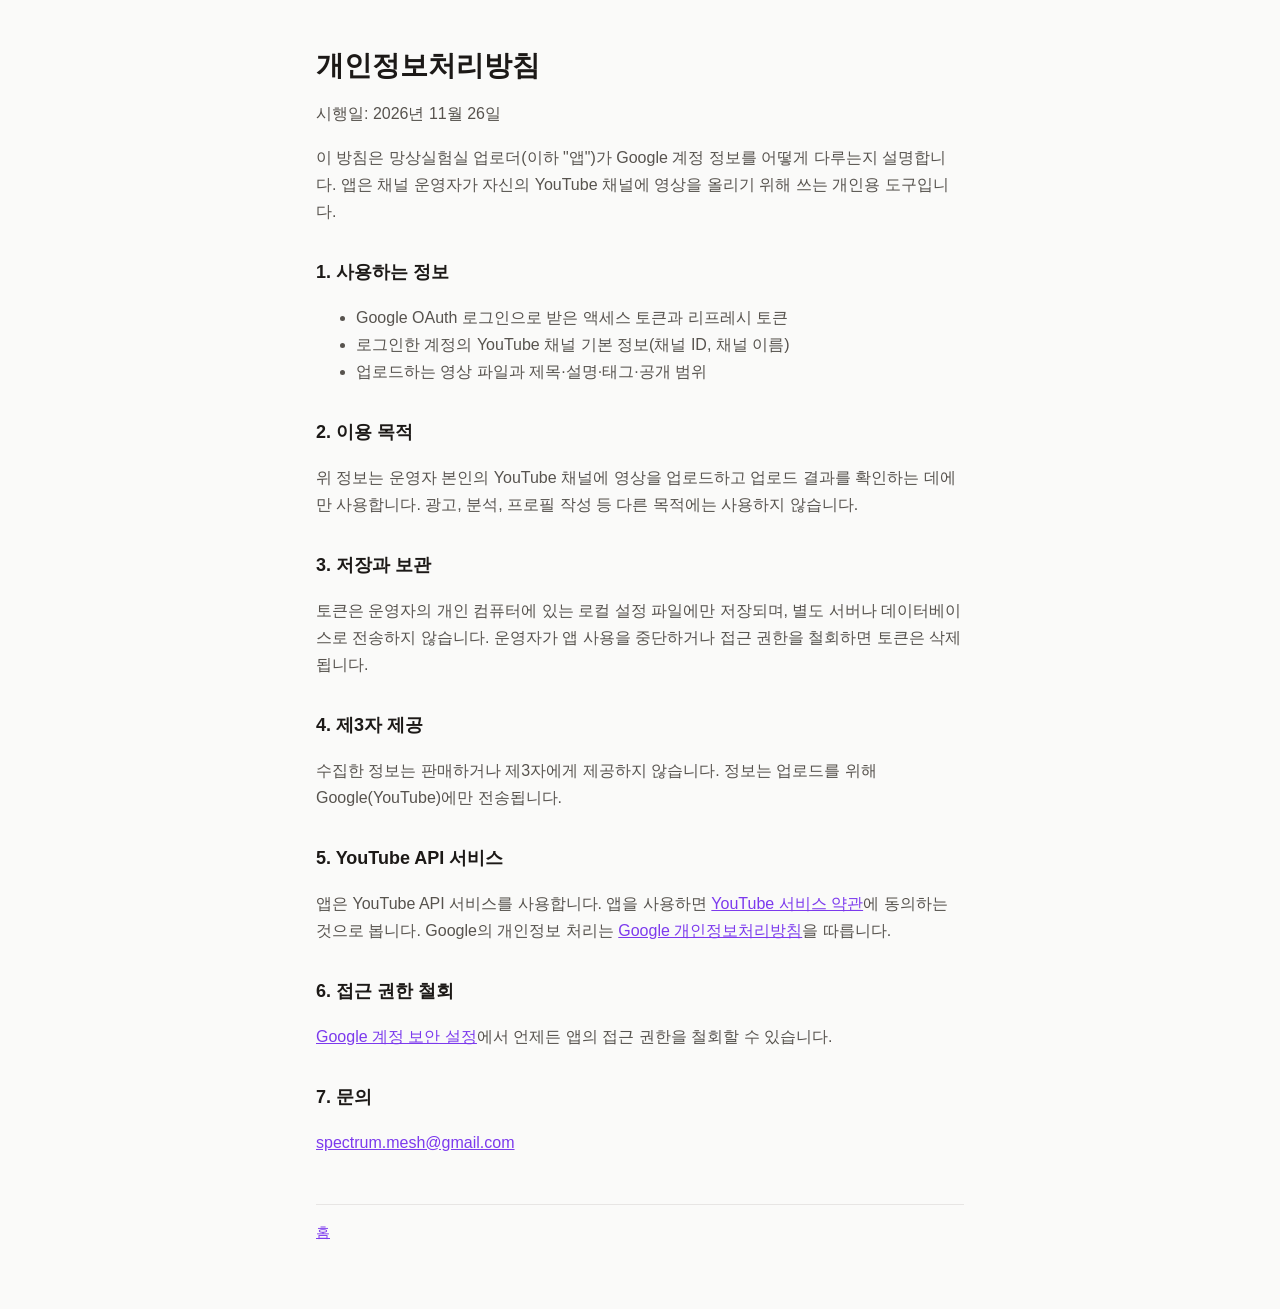
==== docs/privacy.html @ a68708b6 "docs: 채널 홈·개인정보처리방침 페이지 추가 (OAuth 동의 화면용) Co-Authored-By: Claude Opus 5.5 <noreply@anthropic.com>" ====
<!doctype html>
<html lang="ko">
<head>
<meta charset="utf-8">
<meta name="viewport" content="width=device-width, initial-scale=1">
<title>개인정보처리방침 · 망상실험실</title>
<link rel="stylesheet" href="style.css">
</head>
<body>
<main>
  <h1>개인정보처리방침</h1>
  <p>시행일: 2026년 11월 26일</p>

  <p>이 방침은 망상실험실 업로더(이하 "앱")가 Google 계정 정보를 어떻게 다루는지 설명합니다. 앱은 채널 운영자가 자신의 YouTube 채널에 영상을 올리기 위해 쓰는 개인용 도구입니다.</p>

  <h2>1. 사용하는 정보</h2>
  <ul>
    <li>Google OAuth 로그인으로 받은 액세스 토큰과 리프레시 토큰</li>
    <li>로그인한 계정의 YouTube 채널 기본 정보(채널 ID, 채널 이름)</li>
    <li>업로드하는 영상 파일과 제목·설명·태그·공개 범위</li>
  </ul>

  <h2>2. 이용 목적</h2>
  <p>위 정보는 운영자 본인의 YouTube 채널에 영상을 업로드하고 업로드 결과를 확인하는 데에만 사용합니다. 광고, 분석, 프로필 작성 등 다른 목적에는 사용하지 않습니다.</p>

  <h2>3. 저장과 보관</h2>
  <p>토큰은 운영자의 개인 컴퓨터에 있는 로컬 설정 파일에만 저장되며, 별도 서버나 데이터베이스로 전송하지 않습니다. 운영자가 앱 사용을 중단하거나 접근 권한을 철회하면 토큰은 삭제됩니다.</p>

  <h2>4. 제3자 제공</h2>
  <p>수집한 정보는 판매하거나 제3자에게 제공하지 않습니다. 정보는 업로드를 위해 Google(YouTube)에만 전송됩니다.</p>

  <h2>5. YouTube API 서비스</h2>
  <p>앱은 YouTube API 서비스를 사용합니다. 앱을 사용하면 <a href="https://www.youtube.com/t/terms">YouTube 서비스 약관</a>에 동의하는 것으로 봅니다. Google의 개인정보 처리는 <a href="https://policies.google.com/privacy">Google 개인정보처리방침</a>을 따릅니다.</p>

  <h2>6. 접근 권한 철회</h2>
  <p><a href="https://myaccount.google.com/permissions">Google 계정 보안 설정</a>에서 언제든 앱의 접근 권한을 철회할 수 있습니다.</p>

  <h2>7. 문의</h2>
  <p><a href="mailto:spectrum.mesh@gmail.com">spectrum.mesh@gmail.com</a></p>

  <footer><a href="./">홈</a></footer>
</main>
</body>
</html>
---- docs/style.css ----
:root { --bg:#fafaf9; --fg:#1c1917; --muted:#57534e; --accent:#7c3aed; --line:#e7e5e4; }
@media (prefers-color-scheme: dark) { :root { --bg:#141414; --fg:#f5f5f4; --muted:#a8a29e; --accent:#a78bfa; --line:#2e2e2e; } }
* { box-sizing:border-box; }
body { margin:0; background:var(--bg); color:var(--fg); font:16px/1.7 -apple-system, BlinkMacSystemFont, "Apple SD Gothic Neo", "Noto Sans KR", sans-serif; }
main { max-width:680px; margin:0 auto; padding:48px 16px 64px; }
h1 { font-size:28px; line-height:1.3; margin:0 0 8px; }
h2 { font-size:18px; margin:32px 0 8px; }
p, li { color:var(--muted); }
a { color:var(--accent); }
.lead { font-size:18px; color:var(--fg); }
footer { margin-top:48px; padding-top:16px; border-top:1px solid var(--line); font-size:14px; color:var(--muted); }
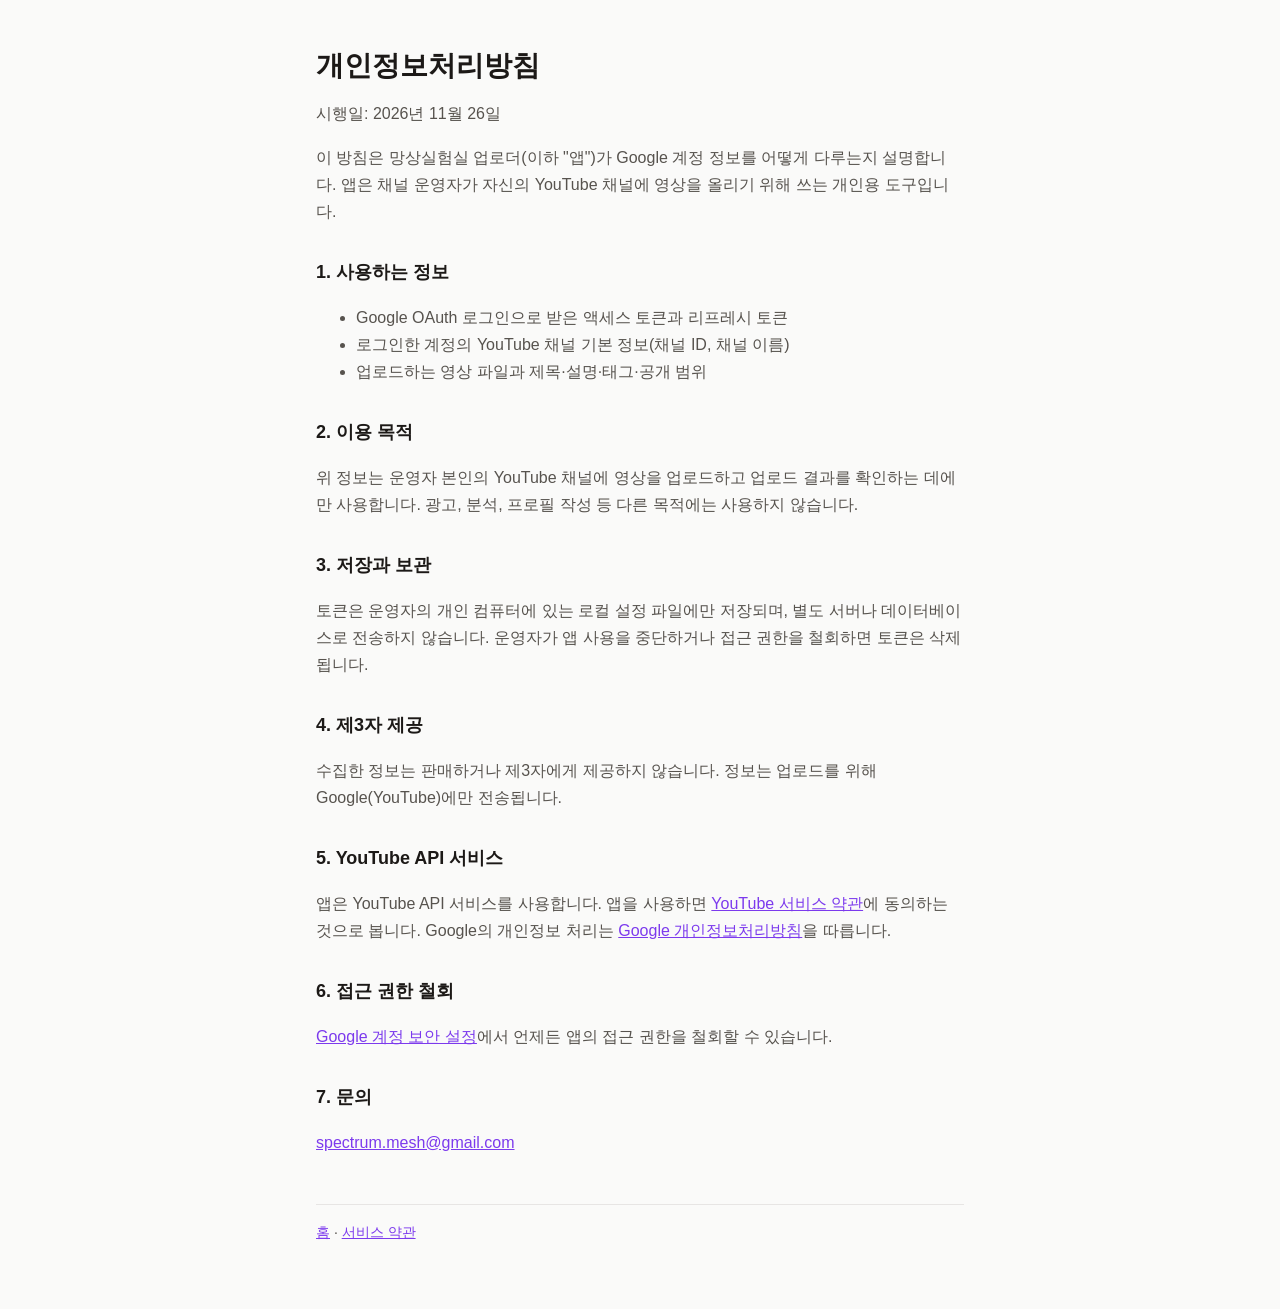
==== commit 7bd3737c: "docs: 서비스 약관 페이지 추가 Co-Authored-By: Claude Opus 5.5 <noreply@anthropic.com>" ====
--- a/docs/privacy.html
+++ b/docs/privacy.html
@@ -38,7 +38,7 @@
   <h2>7. 문의</h2>
   <p><a href="mailto:spectrum.mesh@gmail.com">spectrum.mesh@gmail.com</a></p>
 
-  <footer><a href="./">홈</a></footer>
+  <footer><a href="./">홈</a> · <a href="terms.html">서비스 약관</a></footer>
 </main>
 </body>
 </html>
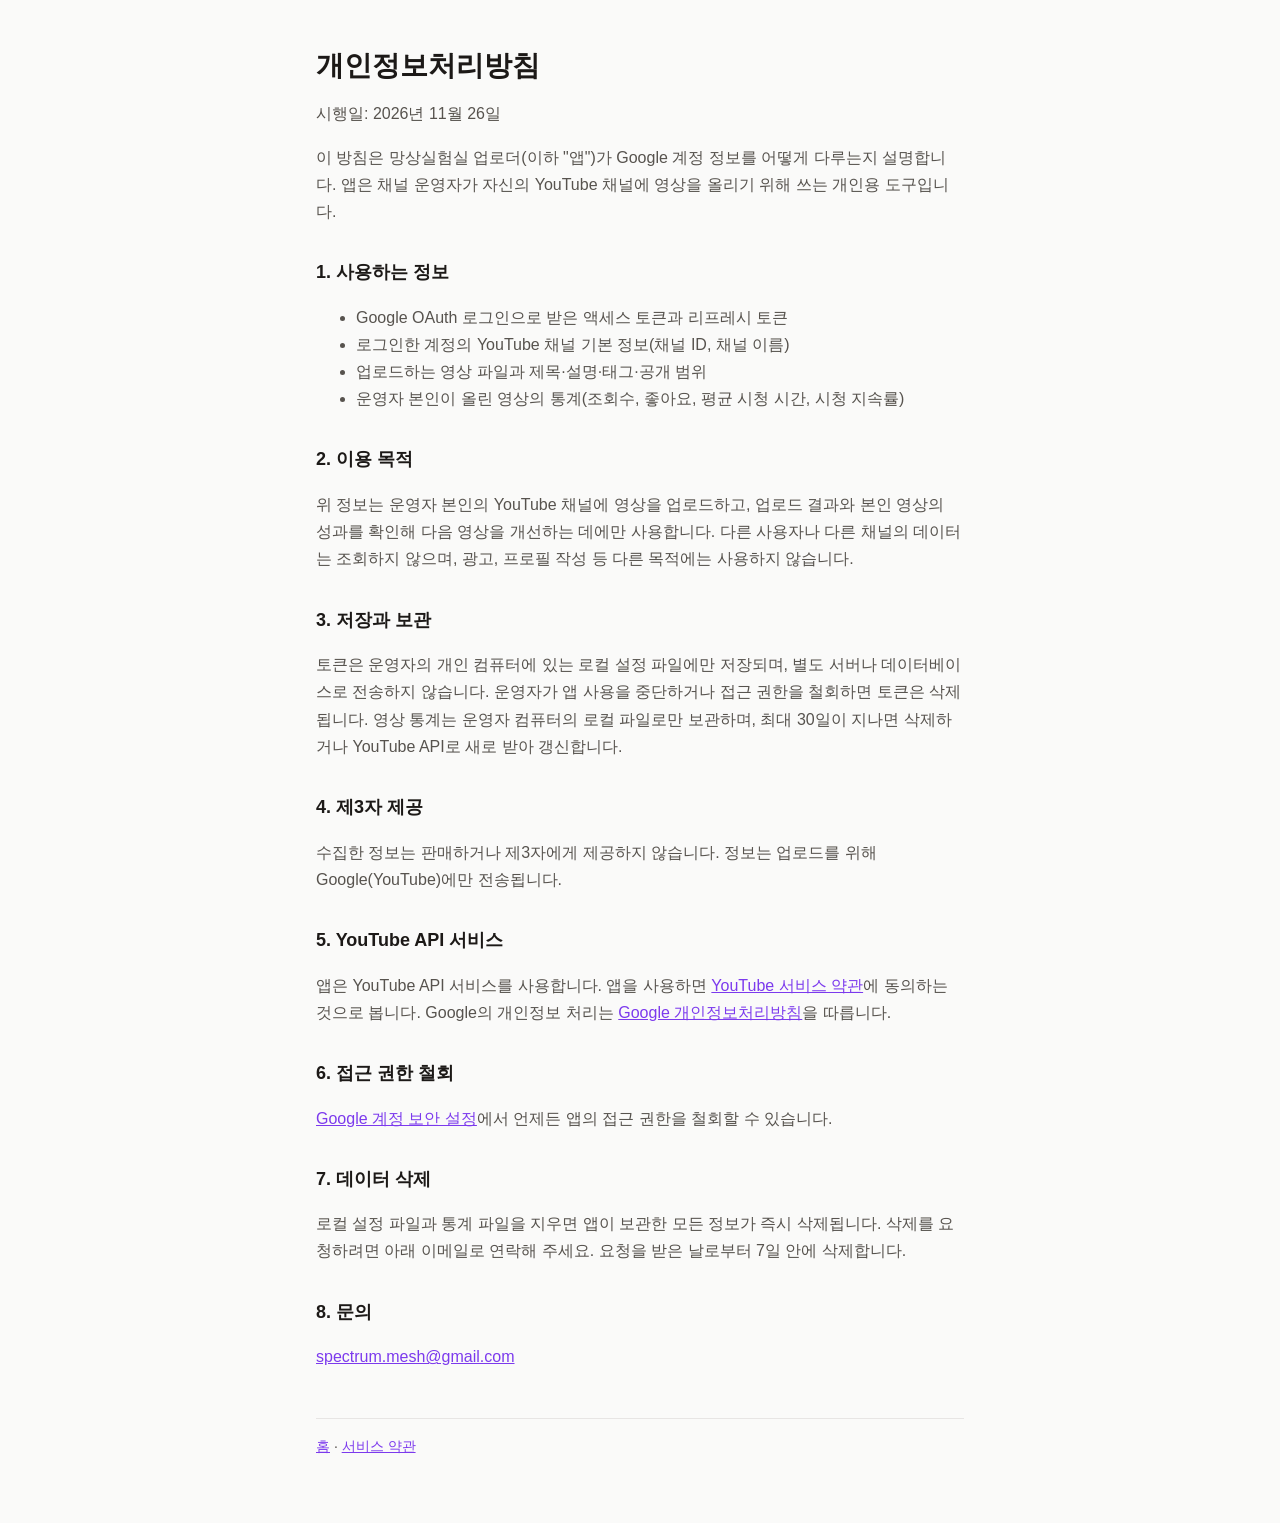
==== commit f6fb08ef: "docs: 개인정보처리방침에 통계 조회·데이터 삭제 정책 추가" ====
--- a/docs/privacy.html
+++ b/docs/privacy.html
@@ -18,13 +18,14 @@
     <li>Google OAuth 로그인으로 받은 액세스 토큰과 리프레시 토큰</li>
     <li>로그인한 계정의 YouTube 채널 기본 정보(채널 ID, 채널 이름)</li>
     <li>업로드하는 영상 파일과 제목·설명·태그·공개 범위</li>
+    <li>운영자 본인이 올린 영상의 통계(조회수, 좋아요, 평균 시청 시간, 시청 지속률)</li>
   </ul>
 
   <h2>2. 이용 목적</h2>
-  <p>위 정보는 운영자 본인의 YouTube 채널에 영상을 업로드하고 업로드 결과를 확인하는 데에만 사용합니다. 광고, 분석, 프로필 작성 등 다른 목적에는 사용하지 않습니다.</p>
+  <p>위 정보는 운영자 본인의 YouTube 채널에 영상을 업로드하고, 업로드 결과와 본인 영상의 성과를 확인해 다음 영상을 개선하는 데에만 사용합니다. 다른 사용자나 다른 채널의 데이터는 조회하지 않으며, 광고, 프로필 작성 등 다른 목적에는 사용하지 않습니다.</p>
 
   <h2>3. 저장과 보관</h2>
-  <p>토큰은 운영자의 개인 컴퓨터에 있는 로컬 설정 파일에만 저장되며, 별도 서버나 데이터베이스로 전송하지 않습니다. 운영자가 앱 사용을 중단하거나 접근 권한을 철회하면 토큰은 삭제됩니다.</p>
+  <p>토큰은 운영자의 개인 컴퓨터에 있는 로컬 설정 파일에만 저장되며, 별도 서버나 데이터베이스로 전송하지 않습니다. 운영자가 앱 사용을 중단하거나 접근 권한을 철회하면 토큰은 삭제됩니다. 영상 통계는 운영자 컴퓨터의 로컬 파일로만 보관하며, 최대 30일이 지나면 삭제하거나 YouTube API로 새로 받아 갱신합니다.</p>
 
   <h2>4. 제3자 제공</h2>
   <p>수집한 정보는 판매하거나 제3자에게 제공하지 않습니다. 정보는 업로드를 위해 Google(YouTube)에만 전송됩니다.</p>
@@ -35,7 +36,10 @@
   <h2>6. 접근 권한 철회</h2>
   <p><a href="https://myaccount.google.com/permissions">Google 계정 보안 설정</a>에서 언제든 앱의 접근 권한을 철회할 수 있습니다.</p>
 
-  <h2>7. 문의</h2>
+  <h2>7. 데이터 삭제</h2>
+  <p>로컬 설정 파일과 통계 파일을 지우면 앱이 보관한 모든 정보가 즉시 삭제됩니다. 삭제를 요청하려면 아래 이메일로 연락해 주세요. 요청을 받은 날로부터 7일 안에 삭제합니다.</p>
+
+  <h2>8. 문의</h2>
   <p><a href="mailto:spectrum.mesh@gmail.com">spectrum.mesh@gmail.com</a></p>
 
   <footer><a href="./">홈</a> · <a href="terms.html">서비스 약관</a></footer>
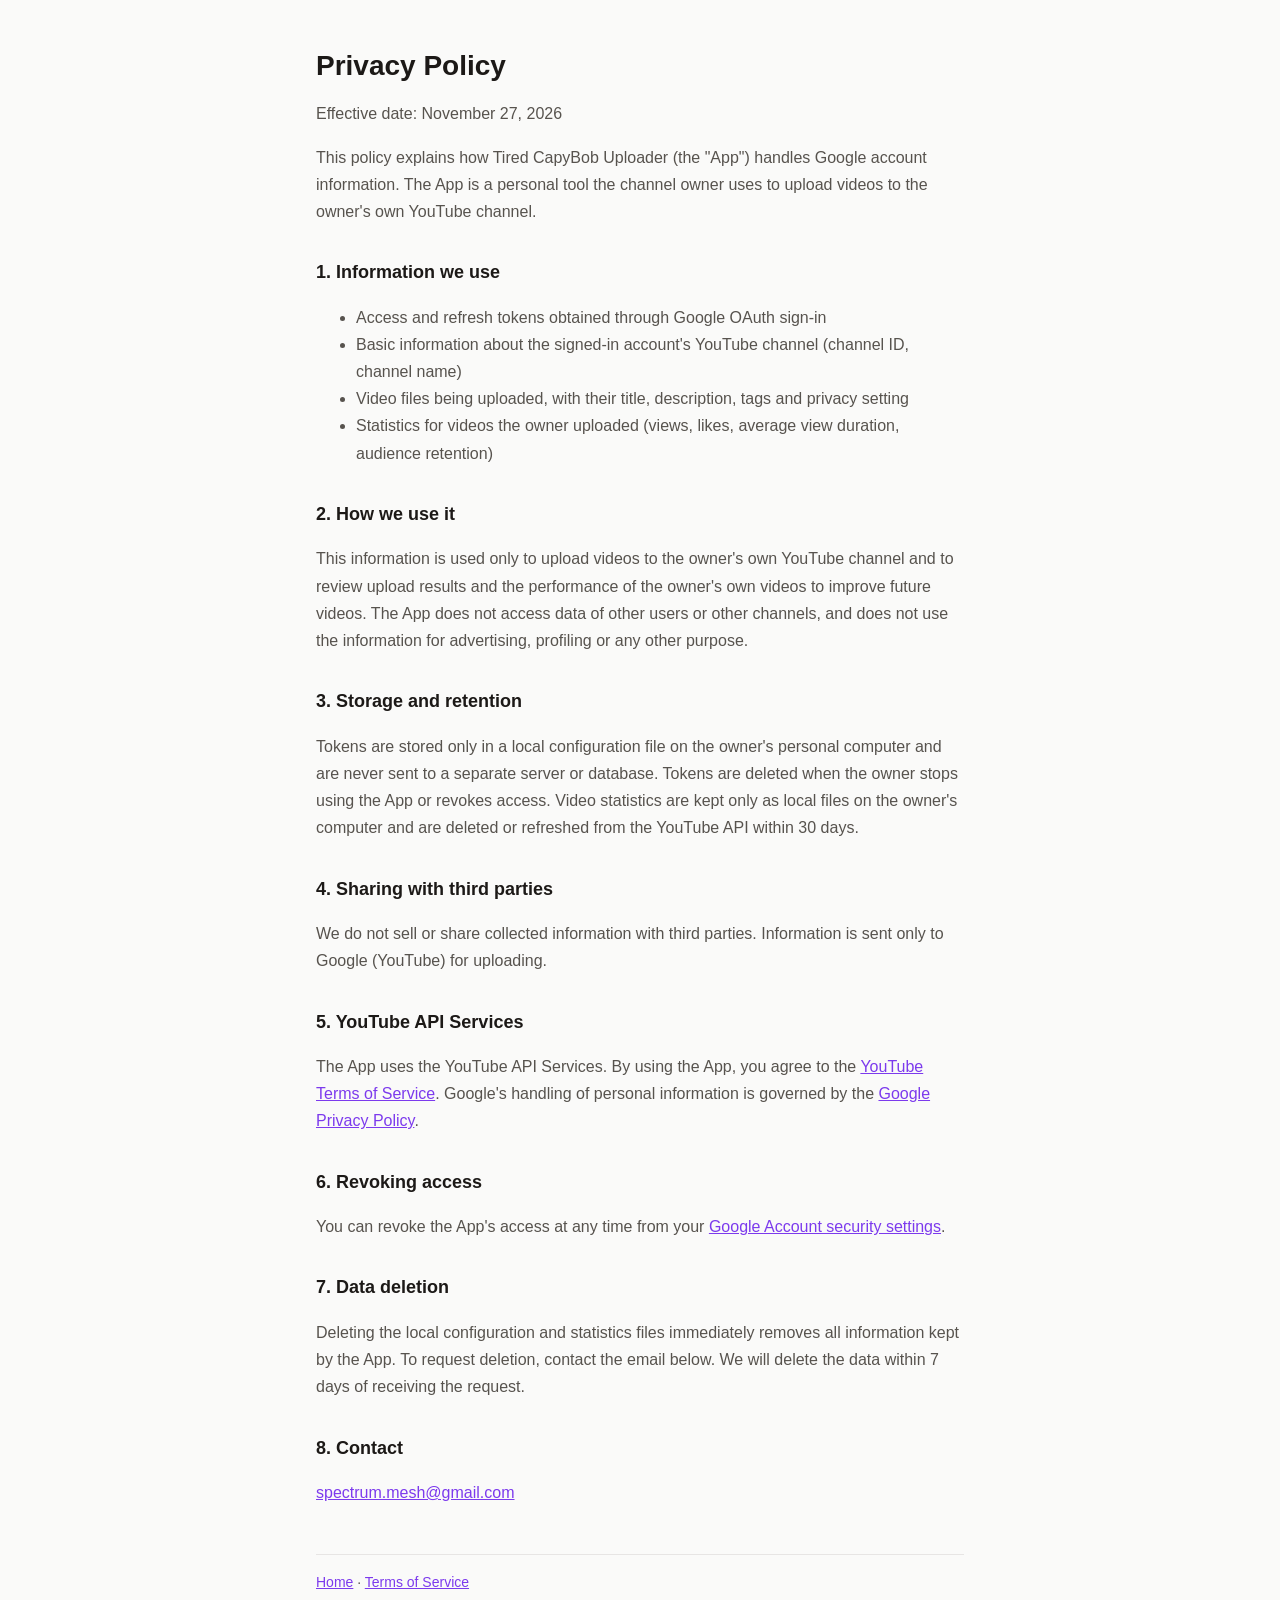
==== commit e106805a: "docs: 채널명 Tired CapyBob 으로 변경, 정책 페이지 영어로 전환 Co-Authored-By: Claude Opus 5.5 <noreply@anthropic.com>" ====
--- a/docs/privacy.html
+++ b/docs/privacy.html
@@ -1,48 +1,48 @@
 <!doctype html>
-<html lang="ko">
+<html lang="en">
 <head>
 <meta charset="utf-8">
 <meta name="viewport" content="width=device-width, initial-scale=1">
-<title>개인정보처리방침 · 망상실험실</title>
+<title>Privacy Policy · Tired CapyBob</title>
 <link rel="stylesheet" href="style.css">
 </head>
 <body>
 <main>
-  <h1>개인정보처리방침</h1>
-  <p>시행일: 2026년 11월 26일</p>
+  <h1>Privacy Policy</h1>
+  <p>Effective date: November 27, 2026</p>
 
-  <p>이 방침은 망상실험실 업로더(이하 "앱")가 Google 계정 정보를 어떻게 다루는지 설명합니다. 앱은 채널 운영자가 자신의 YouTube 채널에 영상을 올리기 위해 쓰는 개인용 도구입니다.</p>
+  <p>This policy explains how Tired CapyBob Uploader (the "App") handles Google account information. The App is a personal tool the channel owner uses to upload videos to the owner's own YouTube channel.</p>
 
-  <h2>1. 사용하는 정보</h2>
+  <h2>1. Information we use</h2>
   <ul>
-    <li>Google OAuth 로그인으로 받은 액세스 토큰과 리프레시 토큰</li>
-    <li>로그인한 계정의 YouTube 채널 기본 정보(채널 ID, 채널 이름)</li>
-    <li>업로드하는 영상 파일과 제목·설명·태그·공개 범위</li>
-    <li>운영자 본인이 올린 영상의 통계(조회수, 좋아요, 평균 시청 시간, 시청 지속률)</li>
+    <li>Access and refresh tokens obtained through Google OAuth sign-in</li>
+    <li>Basic information about the signed-in account's YouTube channel (channel ID, channel name)</li>
+    <li>Video files being uploaded, with their title, description, tags and privacy setting</li>
+    <li>Statistics for videos the owner uploaded (views, likes, average view duration, audience retention)</li>
   </ul>
 
-  <h2>2. 이용 목적</h2>
-  <p>위 정보는 운영자 본인의 YouTube 채널에 영상을 업로드하고, 업로드 결과와 본인 영상의 성과를 확인해 다음 영상을 개선하는 데에만 사용합니다. 다른 사용자나 다른 채널의 데이터는 조회하지 않으며, 광고, 프로필 작성 등 다른 목적에는 사용하지 않습니다.</p>
+  <h2>2. How we use it</h2>
+  <p>This information is used only to upload videos to the owner's own YouTube channel and to review upload results and the performance of the owner's own videos to improve future videos. The App does not access data of other users or other channels, and does not use the information for advertising, profiling or any other purpose.</p>
 
-  <h2>3. 저장과 보관</h2>
-  <p>토큰은 운영자의 개인 컴퓨터에 있는 로컬 설정 파일에만 저장되며, 별도 서버나 데이터베이스로 전송하지 않습니다. 운영자가 앱 사용을 중단하거나 접근 권한을 철회하면 토큰은 삭제됩니다. 영상 통계는 운영자 컴퓨터의 로컬 파일로만 보관하며, 최대 30일이 지나면 삭제하거나 YouTube API로 새로 받아 갱신합니다.</p>
+  <h2>3. Storage and retention</h2>
+  <p>Tokens are stored only in a local configuration file on the owner's personal computer and are never sent to a separate server or database. Tokens are deleted when the owner stops using the App or revokes access. Video statistics are kept only as local files on the owner's computer and are deleted or refreshed from the YouTube API within 30 days.</p>
 
-  <h2>4. 제3자 제공</h2>
-  <p>수집한 정보는 판매하거나 제3자에게 제공하지 않습니다. 정보는 업로드를 위해 Google(YouTube)에만 전송됩니다.</p>
+  <h2>4. Sharing with third parties</h2>
+  <p>We do not sell or share collected information with third parties. Information is sent only to Google (YouTube) for uploading.</p>
 
-  <h2>5. YouTube API 서비스</h2>
-  <p>앱은 YouTube API 서비스를 사용합니다. 앱을 사용하면 <a href="https://www.youtube.com/t/terms">YouTube 서비스 약관</a>에 동의하는 것으로 봅니다. Google의 개인정보 처리는 <a href="https://policies.google.com/privacy">Google 개인정보처리방침</a>을 따릅니다.</p>
+  <h2>5. YouTube API Services</h2>
+  <p>The App uses the YouTube API Services. By using the App, you agree to the <a href="https://www.youtube.com/t/terms">YouTube Terms of Service</a>. Google's handling of personal information is governed by the <a href="https://policies.google.com/privacy">Google Privacy Policy</a>.</p>
 
-  <h2>6. 접근 권한 철회</h2>
-  <p><a href="https://myaccount.google.com/permissions">Google 계정 보안 설정</a>에서 언제든 앱의 접근 권한을 철회할 수 있습니다.</p>
+  <h2>6. Revoking access</h2>
+  <p>You can revoke the App's access at any time from your <a href="https://myaccount.google.com/permissions">Google Account security settings</a>.</p>
 
-  <h2>7. 데이터 삭제</h2>
-  <p>로컬 설정 파일과 통계 파일을 지우면 앱이 보관한 모든 정보가 즉시 삭제됩니다. 삭제를 요청하려면 아래 이메일로 연락해 주세요. 요청을 받은 날로부터 7일 안에 삭제합니다.</p>
+  <h2>7. Data deletion</h2>
+  <p>Deleting the local configuration and statistics files immediately removes all information kept by the App. To request deletion, contact the email below. We will delete the data within 7 days of receiving the request.</p>
 
-  <h2>8. 문의</h2>
+  <h2>8. Contact</h2>
   <p><a href="mailto:spectrum.mesh@gmail.com">spectrum.mesh@gmail.com</a></p>
 
-  <footer><a href="./">홈</a> · <a href="terms.html">서비스 약관</a></footer>
+  <footer><a href="./">Home</a> · <a href="terms.html">Terms of Service</a></footer>
 </main>
 </body>
 </html>
